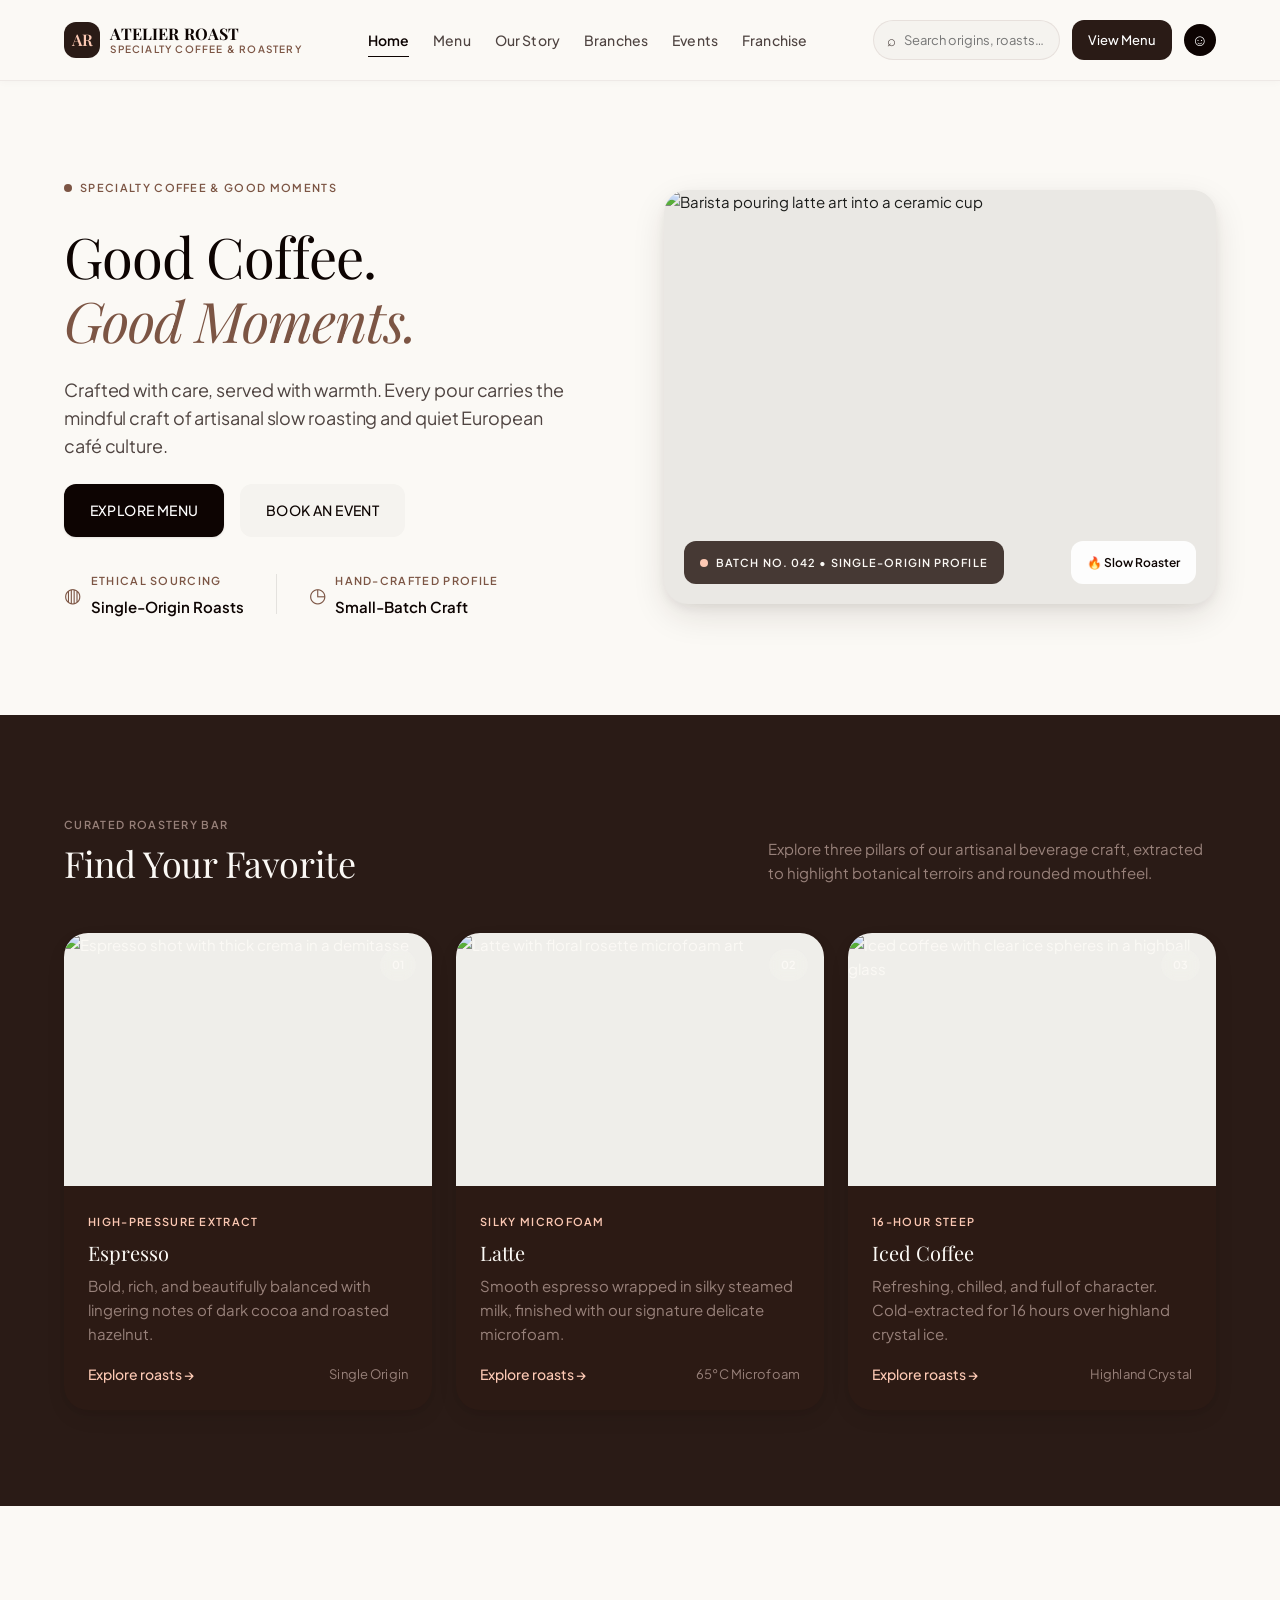
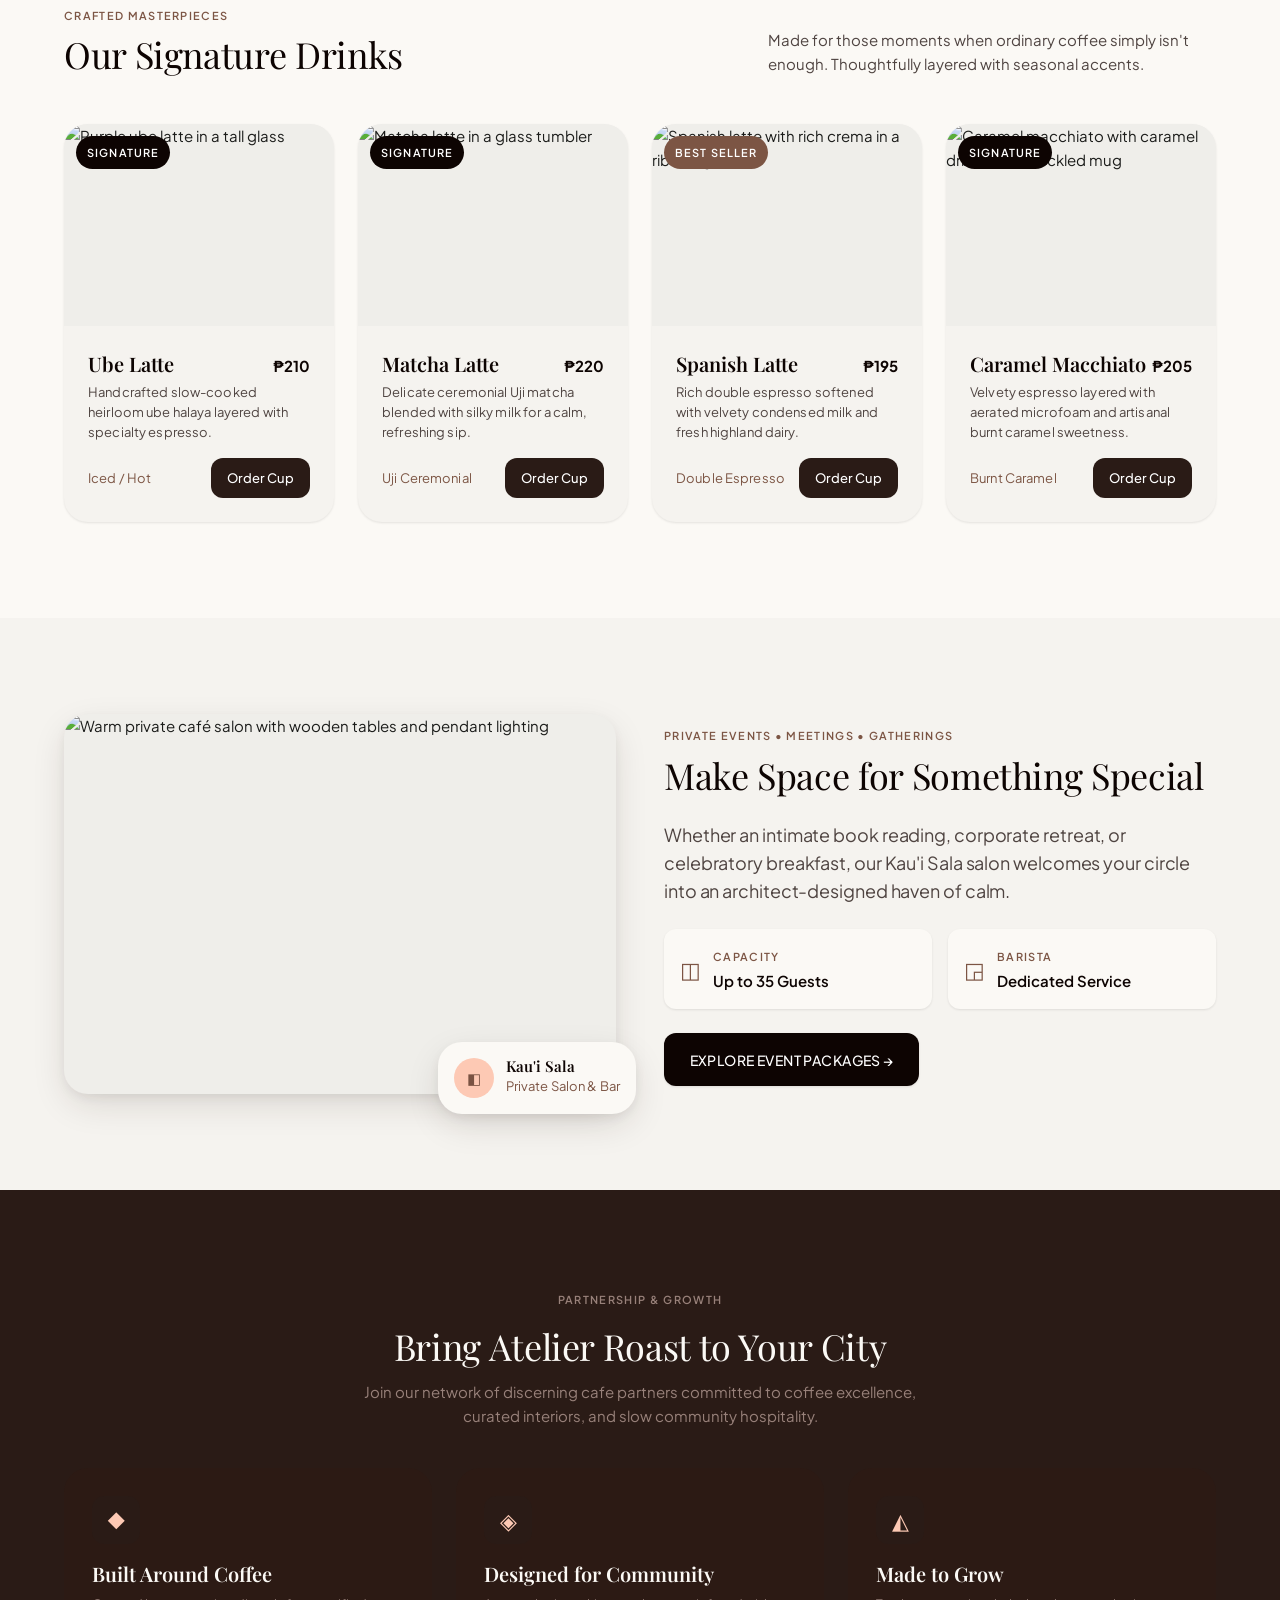
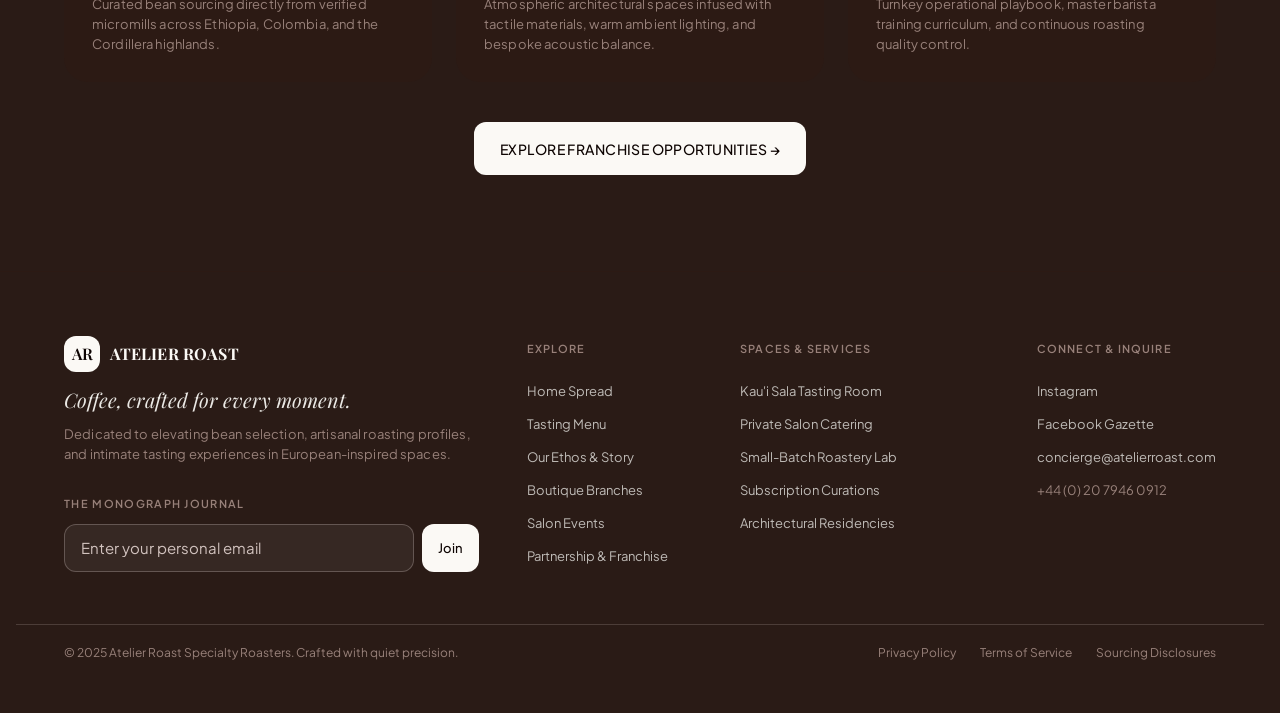
==== index.html @ 0e3ae92b "Initial commit" ====
<!DOCTYPE html>
<html lang="en">
<head>
<meta charset="UTF-8">
<meta name="viewport" content="width=device-width, initial-scale=1.0">
<title>Atelier Roast — Specialty Coffee &amp; Roastery</title>
<meta name="description" content="Crafted with care, served with warmth. Atelier Roast is a specialty coffee roastery devoted to slow roasting and quiet European café culture.">
<link rel="stylesheet" href="css/style.css">
</head>
<body>

<header class="site-header">
  <div class="container header-inner">
    <a class="brand" href="index.html">
      <span class="brand-mark">AR</span>
      <span class="brand-text">
        <span class="brand-name">Atelier Roast</span>
        <span class="brand-sub">Specialty Coffee &amp; Roastery</span>
      </span>
    </a>
    <nav class="main-nav" aria-label="Primary">
      <a href="index.html" class="is-active" aria-current="page">Home</a>
      <a href="menu.html">Menu</a>
      <a href="our-story.html">Our Story</a>
      <a href="branches.html">Branches</a>
      <a href="events.html">Events</a>
      <a href="franchise.html">Franchise</a>
    </nav>
    <div class="header-actions">
      <div class="search-pill">
        <span class="i">⌕</span>
        <input type="text" placeholder="Search origins, roasts…" aria-label="Search">
      </div>
      <a class="btn btn-dark btn-sm" href="menu.html">View Menu</a>
      <span class="icon-btn" aria-hidden="true">☺</span>
      <button class="nav-toggle" aria-label="Toggle menu" aria-expanded="false"><span></span></button>
    </div>
  </div>
  <nav class="mobile-nav" aria-label="Mobile">
    <a href="index.html" class="is-active">Home</a>
    <a href="menu.html">Menu</a>
    <a href="our-story.html">Our Story</a>
    <a href="branches.html">Branches</a>
    <a href="events.html">Events</a>
    <a href="franchise.html">Franchise</a>
  </nav>
</header>

<main style="padding-top:5rem;">

  <!-- HERO -->
  <section class="bg-surface section-pad">
    <div class="container split">
      <div class="stack-lg" data-reveal>
        <div style="display:flex;align-items:center;gap:.5rem;">
          <span style="width:8px;height:8px;border-radius:50%;background:var(--secondary);"></span>
          <span class="eyebrow">Specialty Coffee &amp; Good Moments</span>
        </div>
        <h1>Good Coffee.<br><span class="italic" style="color:var(--secondary);">Good Moments.</span></h1>
        <p class="text-lg muted" style="max-width:32rem;">Crafted with care, served with warmth. Every pour carries the mindful craft of artisanal slow roasting and quiet European café culture.</p>
        <div style="display:flex;flex-wrap:wrap;gap:1rem;">
          <a class="btn btn-primary" href="menu.html">Explore Menu</a>
          <a class="btn btn-quiet" href="events.html">Book an Event</a>
        </div>
        <div style="display:flex;align-items:center;gap:2rem;padding-top:.5rem;flex-wrap:wrap;">
          <div style="display:flex;align-items:center;gap:.6rem;">
            <span class="i" style="color:var(--secondary);font-size:20px;">◍</span>
            <div>
              <div class="eyebrow" style="margin-bottom:2px;">Ethical Sourcing</div>
              <div style="font-weight:600;color:var(--primary);">Single-Origin Roasts</div>
            </div>
          </div>
          <div style="width:1px;height:2.5rem;background:var(--surface-container-highest);"></div>
          <div style="display:flex;align-items:center;gap:.6rem;">
            <span class="i" style="color:var(--secondary);font-size:20px;">◷</span>
            <div>
              <div class="eyebrow" style="margin-bottom:2px;">Hand-Crafted Profile</div>
              <div style="font-weight:600;color:var(--primary);">Small-Batch Craft</div>
            </div>
          </div>
        </div>
      </div>
      <div class="relative" data-reveal>
        <div class="rounded-xl shadow-lg" style="overflow:hidden;aspect-ratio:16/12;background:var(--surface-container-high);position:relative;">
          <img src="https://images.unsplash.com/photo-1512568400610-62da28bc8a13?q=80&w=1200&auto=format&fit=crop" alt="Barista pouring latte art into a ceramic cup">
          <div style="position:absolute;bottom:1.25rem;left:1.25rem;right:1.25rem;display:flex;justify-content:space-between;gap:.75rem;flex-wrap:wrap;">
            <span style="background:rgba(42,27,22,.85);backdrop-filter:blur(6px);color:var(--surface-bright);padding:.6rem 1rem;border-radius:var(--radius-md);font-size:11px;font-weight:600;letter-spacing:.1em;text-transform:uppercase;display:inline-flex;align-items:center;gap:.5rem;">
              <span style="width:8px;height:8px;border-radius:50%;background:var(--secondary-container);"></span>
              Batch No. 042 • Single-Origin Profile
            </span>
            <span style="background:rgba(255,255,255,.92);color:var(--primary);padding:.6rem 1rem;border-radius:var(--radius-md);font-size:12px;font-weight:600;">🔥 Slow Roaster</span>
          </div>
        </div>
      </div>
    </div>
  </section>

  <!-- FEATURED CATEGORIES -->
  <section class="bg-dark section-pad">
    <div class="container">
      <div class="section-head">
        <div>
          <span class="eyebrow">Curated Roastery Bar</span>
          <h2 style="margin-top:.25rem;">Find Your Favorite</h2>
        </div>
        <p>Explore three pillars of our artisanal beverage craft, extracted to highlight botanical terroirs and rounded mouthfeel.</p>
      </div>
      <div class="grid grid-3">
        <article class="dark-card">
          <div class="card-media" style="aspect-ratio:16/11;">
            <img src="https://images.unsplash.com/photo-1541167760496-1628856ab772?q=80&w=900&auto=format&fit=crop" alt="Espresso shot with thick crema in a demitasse">
            <span style="position:absolute;top:1rem;right:1rem;background:rgba(251,249,245,.12);backdrop-filter:blur(6px);color:var(--surface-bright);padding:.25rem .75rem;border-radius:var(--radius-full);font-size:11px;font-weight:600;">01</span>
          </div>
          <div class="card-body">
            <div>
              <div class="eyebrow" style="color:var(--secondary-container);">High-Pressure Extract</div>
              <h3 style="color:var(--surface-bright);font-weight:400;margin-top:.35rem;">Espresso</h3>
              <p style="margin-top:.4rem;">Bold, rich, and beautifully balanced with lingering notes of dark cocoa and roasted hazelnut.</p>
            </div>
            <div style="display:flex;justify-content:space-between;align-items:center;">
              <a class="link-arrow" style="color:var(--secondary-container);" href="menu.html">Explore roasts →</a>
              <span class="text-sm" style="color:var(--on-primary-container);">Single Origin</span>
            </div>
          </div>
        </article>
        <article class="dark-card">
          <div class="card-media" style="aspect-ratio:16/11;">
            <img src="https://images.unsplash.com/photo-1517701604599-bb29b565090c?q=80&w=900&auto=format&fit=crop" alt="Latte with floral rosette microfoam art">
            <span style="position:absolute;top:1rem;right:1rem;background:rgba(251,249,245,.12);backdrop-filter:blur(6px);color:var(--surface-bright);padding:.25rem .75rem;border-radius:var(--radius-full);font-size:11px;font-weight:600;">02</span>
          </div>
          <div class="card-body">
            <div>
              <div class="eyebrow" style="color:var(--secondary-container);">Silky Microfoam</div>
              <h3 style="color:var(--surface-bright);font-weight:400;margin-top:.35rem;">Latte</h3>
              <p style="margin-top:.4rem;">Smooth espresso wrapped in silky steamed milk, finished with our signature delicate microfoam.</p>
            </div>
            <div style="display:flex;justify-content:space-between;align-items:center;">
              <a class="link-arrow" style="color:var(--secondary-container);" href="menu.html">Explore roasts →</a>
              <span class="text-sm" style="color:var(--on-primary-container);">65°C Microfoam</span>
            </div>
          </div>
        </article>
        <article class="dark-card">
          <div class="card-media" style="aspect-ratio:16/11;">
            <img src="https://images.unsplash.com/photo-1461023058943-07fcbe16d735?q=80&w=900&auto=format&fit=crop" alt="Iced coffee with clear ice spheres in a highball glass">
            <span style="position:absolute;top:1rem;right:1rem;background:rgba(251,249,245,.12);backdrop-filter:blur(6px);color:var(--surface-bright);padding:.25rem .75rem;border-radius:var(--radius-full);font-size:11px;font-weight:600;">03</span>
          </div>
          <div class="card-body">
            <div>
              <div class="eyebrow" style="color:var(--secondary-container);">16-Hour Steep</div>
              <h3 style="color:var(--surface-bright);font-weight:400;margin-top:.35rem;">Iced Coffee</h3>
              <p style="margin-top:.4rem;">Refreshing, chilled, and full of character. Cold-extracted for 16 hours over highland crystal ice.</p>
            </div>
            <div style="display:flex;justify-content:space-between;align-items:center;">
              <a class="link-arrow" style="color:var(--secondary-container);" href="menu.html">Explore roasts →</a>
              <span class="text-sm" style="color:var(--on-primary-container);">Highland Crystal</span>
            </div>
          </div>
        </article>
      </div>
    </div>
  </section>

  <!-- SIGNATURE DRINKS -->
  <section class="bg-surface section-pad">
    <div class="container">
      <div class="section-head">
        <div>
          <span class="eyebrow">Crafted Masterpieces</span>
          <h2 style="margin-top:.25rem;">Our Signature Drinks</h2>
        </div>
        <p class="muted">Made for those moments when ordinary coffee simply isn't enough. Thoughtfully layered with seasonal accents.</p>
      </div>
      <div class="grid grid-4">
        <article class="card">
          <div class="card-media">
            <img src="https://images.unsplash.com/photo-1461023058943-07fcbe16d735?q=80&w=700&auto=format&fit=crop" alt="Purple ube latte in a tall glass">
            <span class="badge">Signature</span>
          </div>
          <div class="card-body">
            <div>
              <div style="display:flex;justify-content:space-between;align-items:baseline;">
                <h3>Ube Latte</h3><strong style="color:var(--primary);">₱210</strong>
              </div>
              <p class="text-sm muted" style="margin-top:.25rem;">Handcrafted slow-cooked heirloom ube halaya layered with specialty espresso.</p>
            </div>
            <div style="display:flex;justify-content:space-between;align-items:center;">
              <span class="text-sm" style="color:var(--secondary);">Iced / Hot</span>
              <button class="btn btn-dark btn-sm" data-order="Ube Latte">Order Cup</button>
            </div>
          </div>
        </article>
        <article class="card">
          <div class="card-media">
            <img src="https://images.unsplash.com/photo-1515823064-d6e0c04616a7?q=80&w=700&auto=format&fit=crop" alt="Matcha latte in a glass tumbler">
            <span class="badge">Signature</span>
          </div>
          <div class="card-body">
            <div>
              <div style="display:flex;justify-content:space-between;align-items:baseline;">
                <h3>Matcha Latte</h3><strong style="color:var(--primary);">₱220</strong>
              </div>
              <p class="text-sm muted" style="margin-top:.25rem;">Delicate ceremonial Uji matcha blended with silky milk for a calm, refreshing sip.</p>
            </div>
            <div style="display:flex;justify-content:space-between;align-items:center;">
              <span class="text-sm" style="color:var(--secondary);">Uji Ceremonial</span>
              <button class="btn btn-dark btn-sm" data-order="Matcha Latte">Order Cup</button>
            </div>
          </div>
        </article>
        <article class="card">
          <div class="card-media">
            <img src="https://images.unsplash.com/photo-1495474472287-4d71bcdd2085?q=80&w=700&auto=format&fit=crop" alt="Spanish latte with rich crema in a ribbed glass">
            <span class="badge badge-alt">Best Seller</span>
          </div>
          <div class="card-body">
            <div>
              <div style="display:flex;justify-content:space-between;align-items:baseline;">
                <h3>Spanish Latte</h3><strong style="color:var(--primary);">₱195</strong>
              </div>
              <p class="text-sm muted" style="margin-top:.25rem;">Rich double espresso softened with velvety condensed milk and fresh highland dairy.</p>
            </div>
            <div style="display:flex;justify-content:space-between;align-items:center;">
              <span class="text-sm" style="color:var(--secondary);">Double Espresso</span>
              <button class="btn btn-dark btn-sm" data-order="Spanish Latte">Order Cup</button>
            </div>
          </div>
        </article>
        <article class="card">
          <div class="card-media">
            <img src="https://images.unsplash.com/photo-1485808191679-5f86510681a2?q=80&w=700&auto=format&fit=crop" alt="Caramel macchiato with caramel drizzle in a speckled mug">
            <span class="badge">Signature</span>
          </div>
          <div class="card-body">
            <div>
              <div style="display:flex;justify-content:space-between;align-items:baseline;">
                <h3>Caramel Macchiato</h3><strong style="color:var(--primary);">₱205</strong>
              </div>
              <p class="text-sm muted" style="margin-top:.25rem;">Velvety espresso layered with aerated microfoam and artisanal burnt caramel sweetness.</p>
            </div>
            <div style="display:flex;justify-content:space-between;align-items:center;">
              <span class="text-sm" style="color:var(--secondary);">Burnt Caramel</span>
              <button class="btn btn-dark btn-sm" data-order="Caramel Macchiato">Order Cup</button>
            </div>
          </div>
        </article>
      </div>
    </div>
  </section>

  <!-- EVENT SPACE PROMO -->
  <section class="bg-low section-pad">
    <div class="container split">
      <div class="relative" data-reveal>
        <div class="rounded-xl shadow-lg" style="overflow:hidden;aspect-ratio:16/11;background:var(--surface-container);">
          <img src="https://images.unsplash.com/photo-1554118811-1e0d58224f24?q=80&w=1100&auto=format&fit=crop" alt="Warm private café salon with wooden tables and pendant lighting">
        </div>
        <div style="position:absolute;bottom:-1.25rem;right:-1.25rem;background:var(--surface-bright);border-radius:var(--radius-xl);padding:1rem;box-shadow:var(--shadow-lg);display:flex;align-items:center;gap:.75rem;max-width:16rem;">
          <span style="width:2.5rem;height:2.5rem;border-radius:50%;background:var(--secondary-container);display:flex;align-items:center;justify-content:center;color:var(--on-secondary-container);">◧</span>
          <div>
            <p style="font-family:var(--font-serif);font-weight:600;color:var(--primary);line-height:1;">Kau'i Sala</p>
            <p class="text-sm" style="color:var(--secondary);margin-top:2px;">Private Salon &amp; Bar</p>
          </div>
        </div>
      </div>
      <div class="stack-lg" data-reveal>
        <div>
          <span class="eyebrow">Private Events • Meetings • Gatherings</span>
          <h2 style="margin-top:.35rem;">Make Space for Something Special</h2>
        </div>
        <p class="text-lg muted">Whether an intimate book reading, corporate retreat, or celebratory breakfast, our Kau'i Sala salon welcomes your circle into an architect-designed haven of calm.</p>
        <div class="grid grid-2" style="gap:1rem;">
          <div class="pill-stat">
            <span class="i" style="color:var(--secondary);font-size:22px;">◫</span>
            <div><div class="eyebrow">Capacity</div><div style="font-weight:600;color:var(--primary);">Up to 35 Guests</div></div>
          </div>
          <div class="pill-stat">
            <span class="i" style="color:var(--secondary);font-size:22px;">◲</span>
            <div><div class="eyebrow">Barista</div><div style="font-weight:600;color:var(--primary);">Dedicated Service</div></div>
          </div>
        </div>
        <a class="btn btn-primary" href="events.html">Explore Event Packages →</a>
      </div>
    </div>
  </section>

  <!-- FRANCHISE PROMO -->
  <section class="bg-dark section-pad">
    <div class="container">
      <div class="center stack-sm mx-auto" style="max-width:38rem;">
        <span class="eyebrow">Partnership &amp; Growth</span>
        <h2>Bring Atelier Roast to Your City</h2>
        <p>Join our network of discerning cafe partners committed to coffee excellence, curated interiors, and slow community hospitality.</p>
      </div>
      <div class="grid grid-3" style="margin-top:2.5rem;margin-bottom:2.5rem;">
        <div style="background:var(--tertiary-container);border-radius:var(--radius-xl);padding:1.75rem;">
          <div style="width:3rem;height:3rem;border-radius:var(--radius-md);background:var(--primary-container);color:var(--secondary-container);display:flex;align-items:center;justify-content:center;font-size:22px;margin-bottom:1rem;">◆</div>
          <h3 style="color:var(--surface-bright);font-weight:600;">Built Around Coffee</h3>
          <p class="text-sm" style="margin-top:.4rem;">Curated bean sourcing directly from verified micromills across Ethiopia, Colombia, and the Cordillera highlands.</p>
        </div>
        <div style="background:var(--tertiary-container);border-radius:var(--radius-xl);padding:1.75rem;">
          <div style="width:3rem;height:3rem;border-radius:var(--radius-md);background:var(--primary-container);color:var(--secondary-container);display:flex;align-items:center;justify-content:center;font-size:22px;margin-bottom:1rem;">◈</div>
          <h3 style="color:var(--surface-bright);font-weight:600;">Designed for Community</h3>
          <p class="text-sm" style="margin-top:.4rem;">Atmospheric architectural spaces infused with tactile materials, warm ambient lighting, and bespoke acoustic balance.</p>
        </div>
        <div style="background:var(--tertiary-container);border-radius:var(--radius-xl);padding:1.75rem;">
          <div style="width:3rem;height:3rem;border-radius:var(--radius-md);background:var(--primary-container);color:var(--secondary-container);display:flex;align-items:center;justify-content:center;font-size:22px;margin-bottom:1rem;">◭</div>
          <h3 style="color:var(--surface-bright);font-weight:600;">Made to Grow</h3>
          <p class="text-sm" style="margin-top:.4rem;">Turnkey operational playbook, master barista training curriculum, and continuous roasting quality control.</p>
        </div>
      </div>
      <div class="center"><a class="btn btn-inverse" href="franchise.html">Explore Franchise Opportunities →</a></div>
    </div>
  </section>

</main>

<footer class="site-footer">
  <div class="container footer-grid">
    <div>
      <div style="display:flex;align-items:center;gap:.6rem;">
        <span class="brand-mark" style="background:var(--surface-bright);color:var(--primary);">AR</span>
        <span class="brand-name" style="color:var(--surface-bright);">Atelier Roast</span>
      </div>
      <p style="font-family:var(--font-serif);font-style:italic;font-size:20px;color:var(--surface-container-high);margin-top:1rem;max-width:22rem;">Coffee, crafted for every moment.</p>
      <p class="text-sm" style="color:var(--on-primary-container);margin-top:.75rem;max-width:26rem;">Dedicated to elevating bean selection, artisanal roasting profiles, and intimate tasting experiences in European-inspired spaces.</p>
      <div style="margin-top:1.75rem;">
        <p class="eyebrow" style="color:var(--on-primary-container);margin-bottom:.5rem;">The Monograph Journal</p>
        <form class="newsletter-form">
          <input type="email" placeholder="Enter your personal email" required aria-label="Email address">
          <button class="btn btn-inverse btn-sm" type="submit">Join</button>
        </form>
      </div>
    </div>
    <div>
      <h4>Explore</h4>
      <ul>
        <li><a href="index.html">Home Spread</a></li>
        <li><a href="menu.html">Tasting Menu</a></li>
        <li><a href="our-story.html">Our Ethos &amp; Story</a></li>
        <li><a href="branches.html">Boutique Branches</a></li>
        <li><a href="events.html">Salon Events</a></li>
        <li><a href="franchise.html">Partnership &amp; Franchise</a></li>
      </ul>
    </div>
    <div>
      <h4>Spaces &amp; Services</h4>
      <ul>
        <li><a href="branches.html">Kau'i Sala Tasting Room</a></li>
        <li><a href="events.html">Private Salon Catering</a></li>
        <li><a href="our-story.html">Small-Batch Roastery Lab</a></li>
        <li><a href="menu.html">Subscription Curations</a></li>
        <li><a href="branches.html">Architectural Residencies</a></li>
      </ul>
    </div>
    <div>
      <h4>Connect &amp; Inquire</h4>
      <ul>
        <li><a href="#">Instagram</a></li>
        <li><a href="#">Facebook Gazette</a></li>
        <li><a href="mailto:concierge@atelierroast.com">concierge@atelierroast.com</a></li>
        <li><span style="color:var(--on-primary-container);font-size:13px;">+44 (0) 20 7946 0912</span></li>
      </ul>
    </div>
  </div>
  <div class="container footer-bottom">
    <p>© 2025 Atelier Roast Specialty Roasters. Crafted with quiet precision.</p>
    <div class="legal">
      <a href="#">Privacy Policy</a>
      <a href="#">Terms of Service</a>
      <a href="#">Sourcing Disclosures</a>
    </div>
  </div>
</footer>

<div class="toast" role="status" aria-live="polite"></div>
<script src="js/script.js"></script>
</body>
</html>
---- css/style.css ----
/* =========================================================
   ATELIER ROAST — Design System CSS
   Source of truth: DESIGN.md (colors, type, spacing, shape)
   ========================================================= */

@import url('https://fonts.googleapis.com/css2?family=Playfair+Display:ital,wght@0,400;0,500;0,600;0,700;1,400&family=Plus+Jakarta+Sans:wght@400;500;600;700&display=swap');

/* ---------- Tokens ---------- */
:root{
  /* colors */
  --surface: #fbf9f5;
  --surface-dim: #dbdad6;
  --surface-bright: #fbf9f5;
  --surface-container-lowest: #ffffff;
  --surface-container-low: #f5f3ef;
  --surface-container: #efeeea;
  --surface-container-high: #eae8e4;
  --surface-container-highest: #e4e2de;
  --on-surface: #1b1c1a;
  --on-surface-variant: #4f4441;
  --inverse-surface: #30312e;
  --inverse-on-surface: #f2f0ed;
  --outline: #817471;
  --outline-variant: #d2c3bf;
  --primary: #0d0402;
  --on-primary: #ffffff;
  --primary-container: #2a1b16;
  --on-primary-container: #98817a;
  --secondary: #7c5544;
  --on-secondary: #ffffff;
  --secondary-container: #fdc9b4;
  --on-secondary-container: #795242;
  --tertiary: #0e0301;
  --on-tertiary: #ffffff;
  --tertiary-container: #2c1a14;
  --on-tertiary-container: #9b8077;
  --error: #ba1a1a;
  --background: #fbf9f5;
  --on-background: #1b1c1a;

  /* type */
  --font-serif: "Playfair Display", Georgia, serif;
  --font-sans: "Plus Jakarta Sans", -apple-system, Segoe UI, sans-serif;

  /* radius */
  --radius-sm: .25rem;
  --radius: .5rem;
  --radius-md: .75rem;
  --radius-lg: 1rem;
  --radius-xl: 1.5rem;
  --radius-full: 9999px;

  /* spacing */
  --space-2xs: .25rem;
  --space-xs: .5rem;
  --space-sm: .75rem;
  --space-md: 1rem;
  --space-lg: 1.5rem;
  --space-xl: 2rem;
  --space-2xl: 3rem;
  --space-3xl: 4rem;
  --space-4xl: 6rem;

  --gutter-mobile: 1.25rem;
  --gutter-tablet: 2rem;
  --gutter-desktop: 3rem;
  --max-content: 78rem;
  --max-editorial: 46rem;

  --shadow-sm: 0 1px 3px rgba(13,4,2,.06), 0 1px 2px rgba(13,4,2,.04);
  --shadow-md: 0 8px 24px -6px rgba(13,4,2,.12), 0 2px 8px -2px rgba(13,4,2,.06);
  --shadow-lg: 0 12px 36px -4px rgba(42,27,22,.14), 0 4px 12px -2px rgba(42,27,22,.08);
}

/* ---------- Reset ---------- */
*, *::before, *::after{ box-sizing:border-box; }
html{ scroll-behavior:smooth; }
body,h1,h2,h3,h4,p,figure,ul,form{ margin:0; }
ul{ padding:0; list-style:none; }
img{ max-width:100%; display:block; }
a{ color:inherit; text-decoration:none; }
button, input{ font:inherit; color:inherit; }
button{ cursor:pointer; background:none; border:none; }

body{
  background:var(--background);
  color:var(--on-surface);
  font-family:var(--font-sans);
  font-size:15px;
  line-height:24px;
  -webkit-font-smoothing:antialiased;
}

.container{
  max-width:var(--max-content);
  margin-inline:auto;
  padding-inline:var(--gutter-mobile);
}
@media(min-width:768px){ .container{ padding-inline:var(--gutter-tablet); } }
@media(min-width:1024px){ .container{ padding-inline:var(--gutter-desktop); } }

.editorial{ max-width:var(--max-editorial); }

section{ width:100%; }
.section-pad{ padding-block:var(--space-3xl); }
@media(min-width:1024px){ .section-pad{ padding-block:var(--space-4xl); } }

/* ---------- Type scale ---------- */
.eyebrow{
  font-family:var(--font-sans);
  font-size:11px; font-weight:600; letter-spacing:.12em; text-transform:uppercase;
  color:var(--secondary);
}
h1,h2,h3,h4{ font-family:var(--font-serif); font-weight:400; color:var(--primary); }
h1{ font-size:38px; line-height:44px; letter-spacing:-.015em; }
h2{ font-size:28px; line-height:34px; letter-spacing:-.01em; }
h3{ font-size:20px; line-height:28px; font-weight:600; }
h4{ font-size:18px; line-height:26px; }
@media(min-width:1024px){
  h1{ font-size:56px; line-height:64px; letter-spacing:-.02em; }
  h2{ font-size:36px; line-height:44px; letter-spacing:-.01em; }
}
.text-lg{ font-size:18px; line-height:28px; letter-spacing:-.005em; }
.text-md{ font-size:15px; line-height:24px; }
.text-sm{ font-size:13px; line-height:20px; letter-spacing:.01em; }
.muted{ color:var(--on-surface-variant); }
.italic{ font-style:italic; }

/* ---------- Header / Nav ---------- */
.site-header{
  position:fixed; inset-inline:0; top:0; z-index:50;
  background:rgba(251,249,245,.9); backdrop-filter:blur(10px);
  border-bottom:1px solid rgba(210,195,191,.3);
  box-shadow:0 1px 8px rgba(0,0,0,.03);
  transition:box-shadow .2s ease;
}
.site-header.is-scrolled{ box-shadow:0 4px 16px rgba(13,4,2,.08); }
.header-inner{
  height:5rem; display:flex; align-items:center; justify-content:space-between; gap:var(--space-md);
}
.brand{ display:flex; align-items:center; gap:.65rem; }
.brand-mark{
  width:2.25rem; height:2.25rem; border-radius:var(--radius-md);
  background:var(--primary-container); color:var(--secondary-container);
  display:flex; align-items:center; justify-content:center;
  font-family:var(--font-serif); font-weight:600; font-size:16px;
}
.brand-text{ display:flex; flex-direction:column; line-height:1; }
.brand-name{ font-family:var(--font-serif); font-weight:700; font-size:16px; letter-spacing:.01em; text-transform:uppercase; color:var(--primary); }
.brand-sub{ font-size:10px; font-weight:600; letter-spacing:.12em; text-transform:uppercase; color:var(--secondary); margin-top:2px; }

.main-nav{ display:none; align-items:center; gap:var(--space-lg); }
.main-nav a{
  font-size:14px; font-weight:500; letter-spacing:.01em; color:var(--on-surface-variant);
  padding-block:4px; border-bottom:1px solid transparent; transition:color .2s;
}
.main-nav a:hover{ color:var(--on-surface); }
.main-nav a.is-active{ color:var(--primary); font-weight:600; border-color:var(--primary); }
@media(min-width:1024px){ .main-nav{ display:flex; } }

.header-actions{ display:flex; align-items:center; gap:var(--space-sm); }
.search-pill{
  display:none; align-items:center; gap:.4rem; padding:.4rem .8rem; border-radius:var(--radius-full);
  background:var(--surface-container-low); border:1px solid rgba(210,195,191,.4); color:var(--on-surface-variant);
}
.search-pill input{ background:transparent; border:none; outline:none; font-size:13px; width:9rem; color:var(--on-surface); }
@media(min-width:640px){ .search-pill{ display:flex; } }

.icon-btn{
  width:2rem; height:2rem; border-radius:var(--radius-full); background:var(--primary);
  display:flex; align-items:center; justify-content:center; color:var(--on-primary); font-size:16px;
}
.nav-toggle{ display:flex; width:2.25rem; height:2.25rem; align-items:center; justify-content:center; border-radius:var(--radius); }
@media(min-width:1024px){ .nav-toggle{ display:none; } }
.nav-toggle span{ display:block; width:18px; height:2px; background:var(--primary); position:relative; }
.nav-toggle span::before,.nav-toggle span::after{ content:""; position:absolute; left:0; width:18px; height:2px; background:var(--primary); transition:transform .2s; }
.nav-toggle span::before{ top:-6px; }
.nav-toggle span::after{ top:6px; }

.mobile-nav{
  display:none; flex-direction:column; gap:2px; background:var(--surface);
  border-bottom:1px solid var(--outline-variant); padding:var(--space-sm) var(--gutter-mobile) var(--space-md);
}
.mobile-nav.is-open{ display:flex; }
.mobile-nav a{ padding:.65rem 0; font-size:15px; font-weight:500; color:var(--on-surface-variant); border-bottom:1px solid var(--surface-container-high); }
.mobile-nav a.is-active{ color:var(--primary); font-weight:700; }
@media(min-width:1024px){ .mobile-nav{ display:none !important; } }

/* ---------- Buttons ---------- */
.btn{
  display:inline-flex; align-items:center; justify-content:center; gap:.4rem;
  padding:.9rem 1.6rem; border-radius:var(--radius-md);
  font-size:14px; font-weight:500; letter-spacing:.03em; text-transform:uppercase;
  transition:transform .15s ease, background-color .2s ease, color .2s ease;
  white-space:nowrap;
}
.btn:active{ transform:scale(.98); }
.btn-primary{ background:var(--primary); color:var(--on-primary); box-shadow:var(--shadow-sm); }
.btn-primary:hover{ transform:translateY(-1px); box-shadow:var(--shadow-md); }
.btn-quiet{ background:var(--surface-container-low); color:var(--primary); }
.btn-quiet:hover{ background:var(--surface-container); }
.btn-outline{ background:transparent; border:1px solid var(--primary); color:var(--primary); }
.btn-outline:hover{ background:var(--surface-container-low); }
.btn-inverse{ background:var(--surface-bright); color:var(--primary); }
.btn-inverse:hover{ background:var(--surface-container-low); }
.btn-sm{ padding:.5rem 1rem; font-size:13px; border-radius:var(--radius-md); text-transform:none; letter-spacing:0; }
.btn-dark{ background:var(--primary-container); color:var(--on-secondary); }
.btn-dark:hover{ background:var(--tertiary-container); }

.link-arrow{ display:inline-flex; align-items:center; gap:.35rem; font-size:14px; font-weight:500; color:var(--secondary); }
.link-arrow:hover{ color:var(--primary); }

/* ---------- Grid helpers ---------- */
.grid{ display:grid; gap:var(--space-lg); }
.grid-2{ grid-template-columns:1fr; }
.grid-3{ grid-template-columns:1fr; }
.grid-4{ grid-template-columns:1fr; }
@media(min-width:640px){ .grid-4{ grid-template-columns:repeat(2,1fr); } }
@media(min-width:768px){ .grid-2{ grid-template-columns:repeat(2,1fr); } .grid-3{ grid-template-columns:repeat(3,1fr); } }
@media(min-width:1024px){ .grid-4{ grid-template-columns:repeat(4,1fr); } }

.split{ display:grid; grid-template-columns:1fr; gap:var(--space-xl); align-items:center; }
@media(min-width:1024px){ .split{ grid-template-columns:1fr 1fr; gap:var(--space-2xl); } }

/* ---------- Cards & chips ---------- */
.card{
  background:var(--surface-container-low); border-radius:var(--radius-xl); overflow:hidden;
  box-shadow:var(--shadow-sm); transition:box-shadow .2s ease, transform .2s ease;
  display:flex; flex-direction:column;
}
.card:hover{ box-shadow:var(--shadow-md); }
.card-media{ position:relative; aspect-ratio:4/3; overflow:hidden; background:var(--surface-container); }
.card-media img{ width:100%; height:100%; object-fit:cover; transition:transform .5s ease; }
.card:hover .card-media img{ transform:scale(1.04); }
.card-body{ padding:var(--space-lg); display:flex; flex-direction:column; gap:var(--space-md); flex:1; }

.badge{
  position:absolute; top:.75rem; left:.75rem; padding:.3rem .7rem; border-radius:var(--radius-full);
  font-size:11px; font-weight:600; letter-spacing:.1em; text-transform:uppercase;
  background:var(--primary); color:var(--on-primary);
}
.badge-alt{ background:var(--secondary); color:var(--on-secondary); }

.chip{
  display:inline-flex; align-items:center; height:28px; padding:0 12px; border-radius:var(--radius-full);
  background:var(--surface); border:1px solid var(--outline-variant); font-size:12px; font-weight:500;
  color:var(--tertiary-container); transition:.15s;
}
.chip.is-active{ background:var(--primary); color:var(--on-primary); border-color:var(--primary); }

.dark-card{ background:var(--tertiary-container); color:var(--surface-bright); border-radius:var(--radius-xl); overflow:hidden; box-shadow:var(--shadow-md); }
.dark-card .card-body p{ color:var(--on-primary-container); }

/* ---------- Sections shared ---------- */
.section-head{ display:flex; flex-direction:column; gap:var(--space-md); margin-bottom:var(--space-2xl); }
@media(min-width:1024px){ .section-head{ flex-direction:row; align-items:flex-end; justify-content:space-between; } }
.section-head p{ max-width:28rem; }

.bg-surface{ background:var(--surface); }
.bg-low{ background:var(--surface-container-low); }
.bg-dark{ background:var(--primary-container); color:var(--surface-bright); }
.bg-dark .eyebrow{ color:var(--on-primary-container); }
.bg-dark h2{ color:var(--surface-bright); }
.bg-dark p{ color:var(--on-primary-container); }

/* ---------- Forms ---------- */
.field{
  width:100%; height:48px; padding:0 1rem; border-radius:var(--radius-md);
  background:var(--surface); border:1px solid var(--outline-variant); outline:none; color:var(--on-surface);
  transition:border-color .2s;
}
.field:focus{ border-color:var(--primary); }
.field::placeholder{ color:rgba(124,85,68,.55); }
textarea.field{ height:auto; padding-block:.85rem; resize:vertical; min-height:120px; }
.field-label{ font-size:11px; font-weight:600; letter-spacing:.1em; text-transform:uppercase; color:var(--secondary); display:block; margin-bottom:.4rem; }

/* ---------- Footer ---------- */
.site-footer{ background:var(--primary-container); color:var(--surface-bright); border-top:1px solid var(--tertiary-container); }
.footer-grid{ display:grid; gap:var(--space-2xl); grid-template-columns:1fr; padding-block:var(--space-3xl) var(--space-2xl); }
@media(min-width:768px){ .footer-grid{ grid-template-columns:repeat(2,1fr); } }
@media(min-width:1024px){ .footer-grid{ grid-template-columns:5fr 2fr 3fr 2fr; } }
.footer-grid h4{ font-size:11px; font-weight:600; letter-spacing:.1em; text-transform:uppercase; color:var(--on-primary-container); font-family:var(--font-sans); margin-bottom:var(--space-md); }
.footer-grid ul li{ margin-bottom:var(--space-xs); }
.footer-grid ul a{ font-size:13px; color:rgba(228,226,222,.8); }
.footer-grid ul a:hover{ color:var(--surface-bright); }
.footer-bottom{
  border-top:1px solid rgba(210,195,191,.2); padding-block:var(--space-md) var(--space-2xl);
  display:flex; flex-direction:column; gap:var(--space-sm); align-items:center; justify-content:space-between; text-align:center;
  color:var(--on-primary-container); font-size:12px;
}
@media(min-width:640px){ .footer-bottom{ flex-direction:row; text-align:left; } }
.footer-bottom .legal{ display:flex; gap:var(--space-lg); }
.footer-bottom a:hover{ color:var(--surface-bright); }
.newsletter-form{ display:flex; gap:.5rem; max-width:26rem; margin-top:.5rem; }
.newsletter-form input{ flex:1; height:48px; padding:0 1rem; border-radius:var(--radius-md); background:rgba(255,255,255,.06); border:1px solid rgba(210,195,191,.3); color:var(--surface-bright); outline:none; }
.newsletter-form input::placeholder{ color:var(--outline-variant); }

/* ---------- Utility ---------- */
.stack-xs > * + *{ margin-top:var(--space-xs); }
.stack-sm > * + *{ margin-top:var(--space-sm); }
.stack-md > * + *{ margin-top:var(--space-md); }
.stack-lg > * + *{ margin-top:var(--space-lg); }
.center{ text-align:center; }
.mx-auto{ margin-inline:auto; }
.rounded-xl{ border-radius:var(--radius-xl); }
.shadow-lg{ box-shadow:var(--shadow-lg); }
.relative{ position:relative; }
.pill-stat{ background:var(--surface); border-radius:var(--radius-md); padding:var(--space-md); box-shadow:var(--shadow-sm); display:flex; align-items:center; gap:var(--space-sm); }

/* ---------- Toast ---------- */
.toast{
  position:fixed; top:5.5rem; left:50%; transform:translate(-50%,-2rem);
  background:var(--primary); color:var(--surface-bright); padding:.75rem 1.25rem; border-radius:var(--radius-md);
  font-size:13px; font-weight:500; box-shadow:var(--shadow-lg); opacity:0; pointer-events:none;
  transition:opacity .25s ease, transform .25s ease; z-index:100;
}
.toast.is-visible{ opacity:1; transform:translate(-50%,0); pointer-events:auto; }

/* ---------- Focus & motion ---------- */
a:focus-visible, button:focus-visible, input:focus-visible{ outline:2px solid var(--secondary); outline-offset:2px; }
@media (prefers-reduced-motion: reduce){
  *{ animation:none !important; transition:none !important; scroll-behavior:auto !important; }
}

/* icon glyphs (letter-based, no external icon font dependency) */
.i{ display:inline-flex; align-items:center; justify-content:center; font-family:var(--font-serif); font-style:normal; }
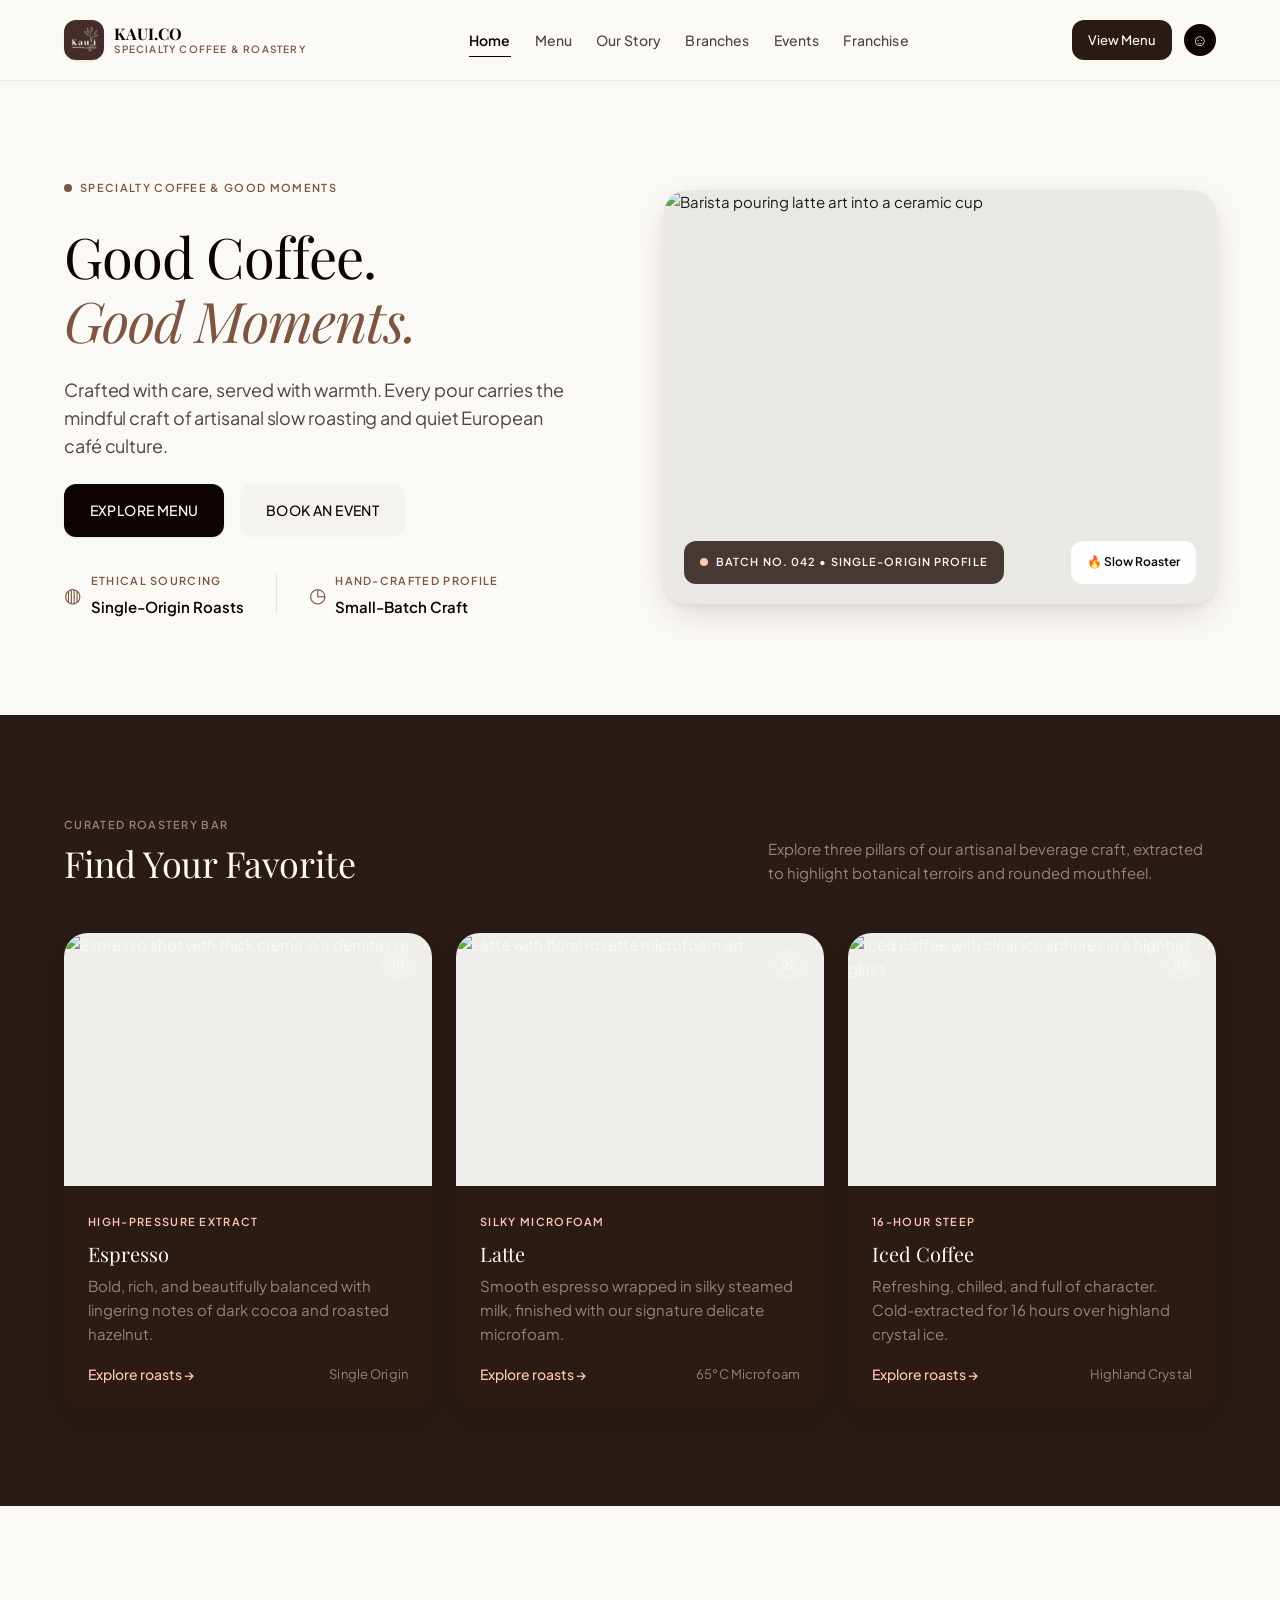
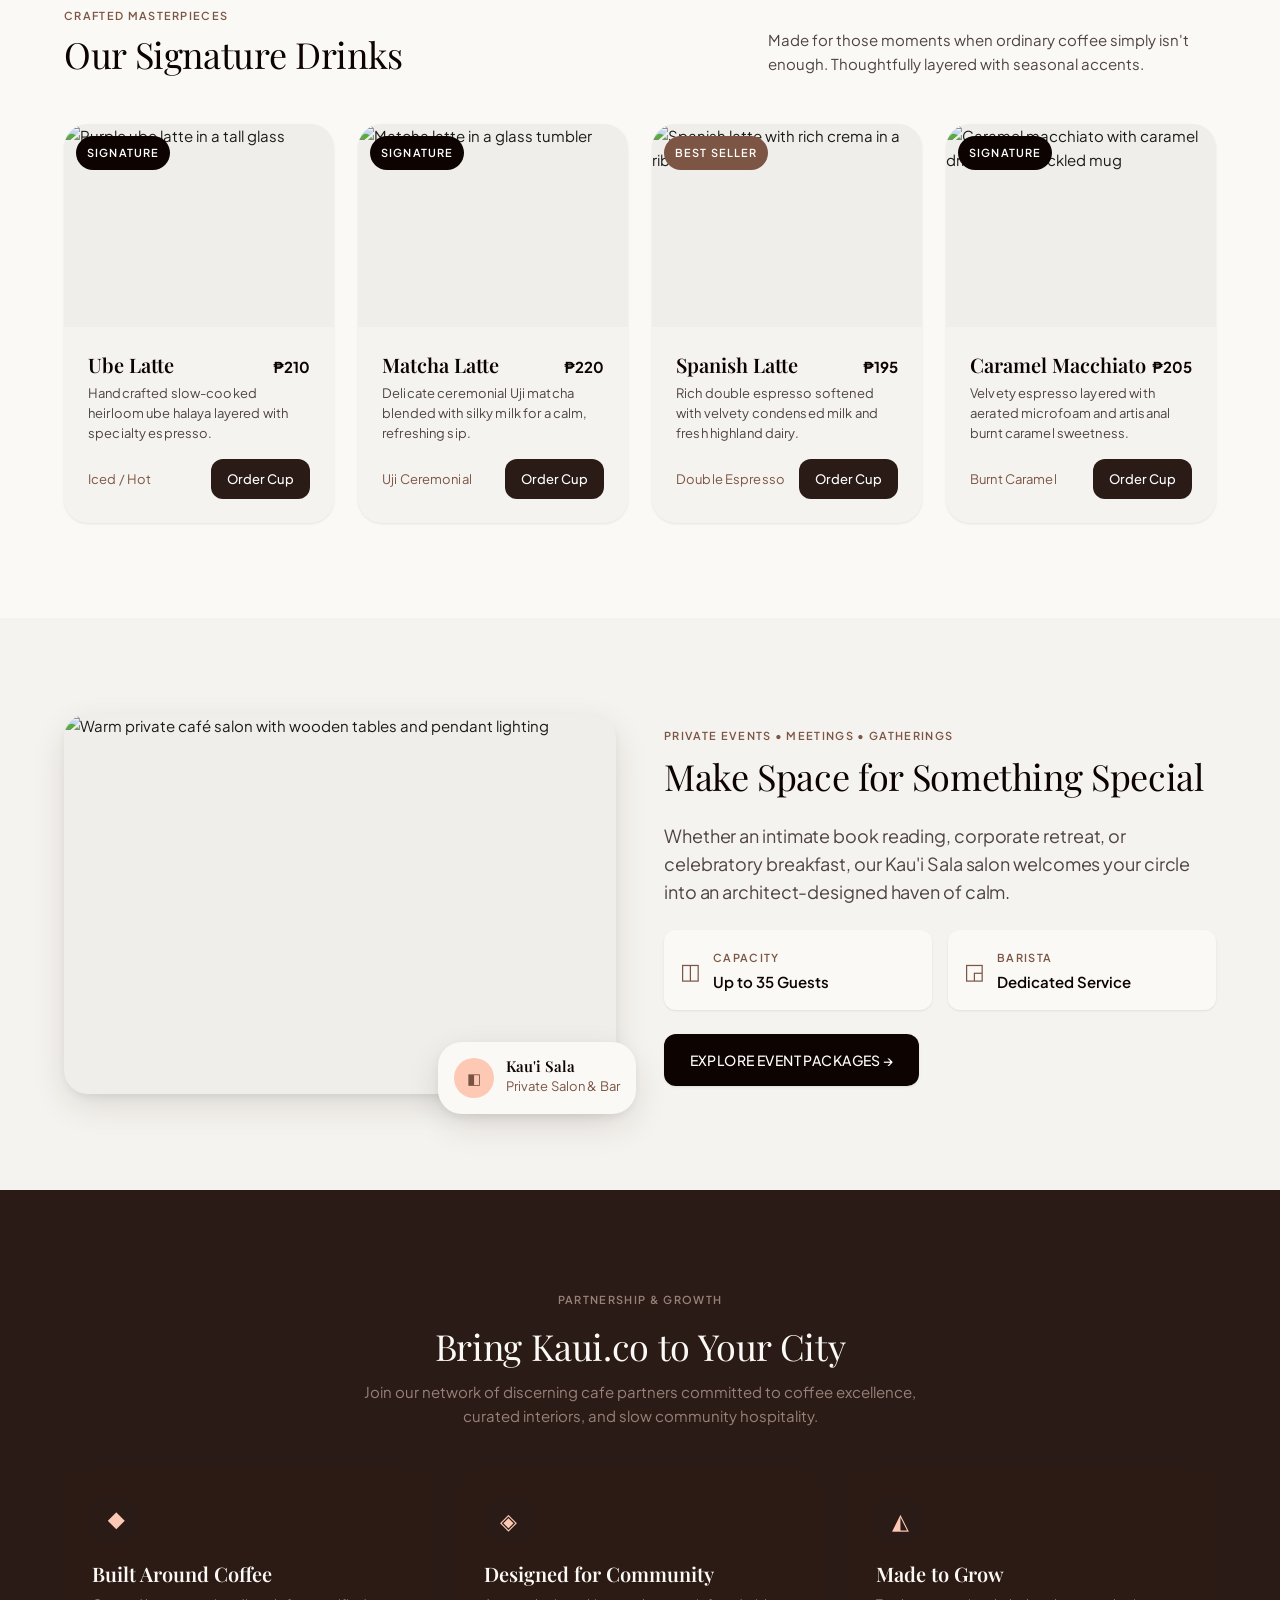
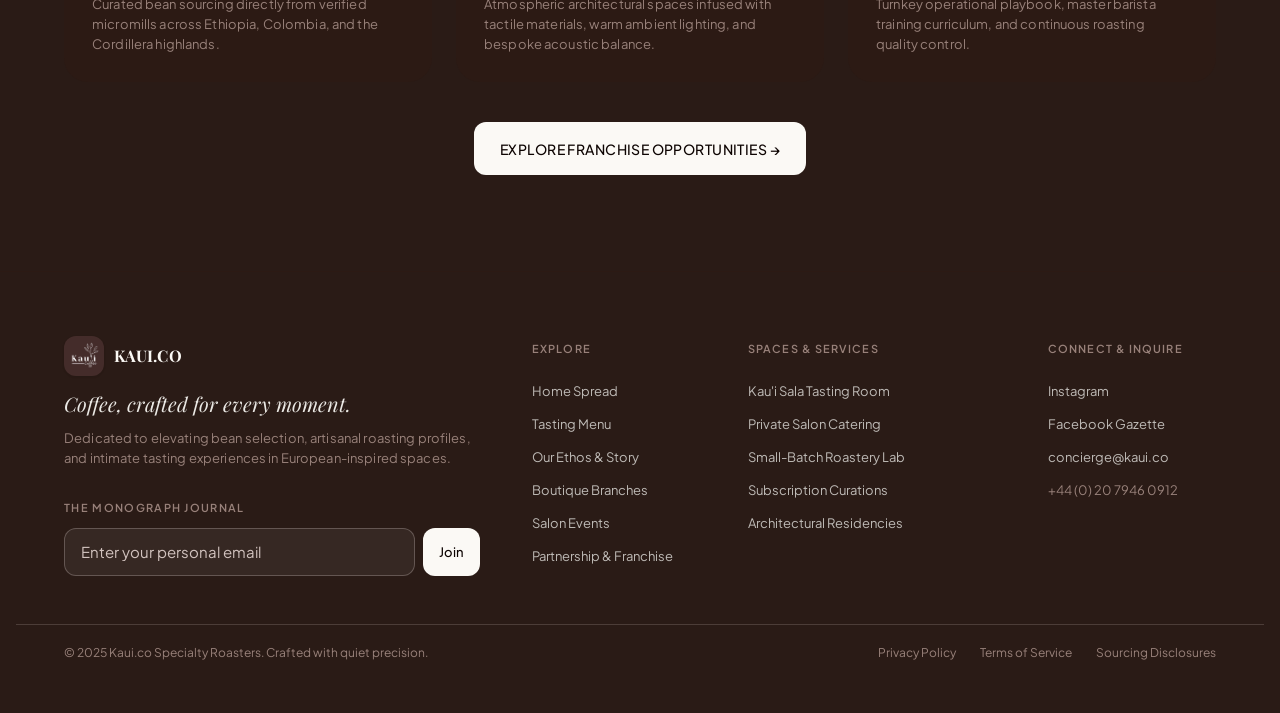
==== commit 3acb56fc: "Update Kaui website" ====
--- a/index.html
+++ b/index.html
@@ -3,8 +3,8 @@
 <head>
 <meta charset="UTF-8">
 <meta name="viewport" content="width=device-width, initial-scale=1.0">
-<title>Atelier Roast — Specialty Coffee &amp; Roastery</title>
-<meta name="description" content="Crafted with care, served with warmth. Atelier Roast is a specialty coffee roastery devoted to slow roasting and quiet European café culture.">
+<title>Kaui.co — Specialty Coffee &amp; Roastery</title>
+<meta name="description" content="Crafted with care, served with warmth. Kaui.co is a specialty coffee roastery devoted to slow roasting and quiet European café culture.">
 <link rel="stylesheet" href="css/style.css">
 </head>
 <body>
@@ -12,9 +12,9 @@
 <header class="site-header">
   <div class="container header-inner">
     <a class="brand" href="index.html">
-      <span class="brand-mark">AR</span>
+      <img class="brand-mark-img" src="assets/kaui-logo.jpg" alt="Kaui.co logo">
       <span class="brand-text">
-        <span class="brand-name">Atelier Roast</span>
+        <span class="brand-name">Kaui.co</span>
         <span class="brand-sub">Specialty Coffee &amp; Roastery</span>
       </span>
     </a>
@@ -27,10 +27,6 @@
       <a href="franchise.html">Franchise</a>
     </nav>
     <div class="header-actions">
-      <div class="search-pill">
-        <span class="i">⌕</span>
-        <input type="text" placeholder="Search origins, roasts…" aria-label="Search">
-      </div>
       <a class="btn btn-dark btn-sm" href="menu.html">View Menu</a>
       <span class="icon-btn" aria-hidden="true">☺</span>
       <button class="nav-toggle" aria-label="Toggle menu" aria-expanded="false"><span></span></button>
@@ -98,14 +94,14 @@
   <!-- FEATURED CATEGORIES -->
   <section class="bg-dark section-pad">
     <div class="container">
-      <div class="section-head">
+      <div class="section-head" data-reveal>
         <div>
           <span class="eyebrow">Curated Roastery Bar</span>
           <h2 style="margin-top:.25rem;">Find Your Favorite</h2>
         </div>
         <p>Explore three pillars of our artisanal beverage craft, extracted to highlight botanical terroirs and rounded mouthfeel.</p>
       </div>
-      <div class="grid grid-3">
+      <div class="grid grid-3" data-reveal-group>
         <article class="dark-card">
           <div class="card-media" style="aspect-ratio:16/11;">
             <img src="https://images.unsplash.com/photo-1541167760496-1628856ab772?q=80&w=900&auto=format&fit=crop" alt="Espresso shot with thick crema in a demitasse">
@@ -164,14 +160,14 @@
   <!-- SIGNATURE DRINKS -->
   <section class="bg-surface section-pad">
     <div class="container">
-      <div class="section-head">
+      <div class="section-head" data-reveal>
         <div>
           <span class="eyebrow">Crafted Masterpieces</span>
           <h2 style="margin-top:.25rem;">Our Signature Drinks</h2>
         </div>
         <p class="muted">Made for those moments when ordinary coffee simply isn't enough. Thoughtfully layered with seasonal accents.</p>
       </div>
-      <div class="grid grid-4">
+      <div class="grid grid-4" data-reveal-group>
         <article class="card">
           <div class="card-media">
             <img src="https://images.unsplash.com/photo-1461023058943-07fcbe16d735?q=80&w=700&auto=format&fit=crop" alt="Purple ube latte in a tall glass">
@@ -263,7 +259,7 @@
           </div>
         </div>
       </div>
-      <div class="stack-lg" data-reveal>
+      <div class="stack-lg" data-reveal style="transition-delay:120ms;">
         <div>
           <span class="eyebrow">Private Events • Meetings • Gatherings</span>
           <h2 style="margin-top:.35rem;">Make Space for Something Special</h2>
@@ -287,12 +283,12 @@
   <!-- FRANCHISE PROMO -->
   <section class="bg-dark section-pad">
     <div class="container">
-      <div class="center stack-sm mx-auto" style="max-width:38rem;">
+      <div class="center stack-sm mx-auto" style="max-width:38rem;" data-reveal>
         <span class="eyebrow">Partnership &amp; Growth</span>
-        <h2>Bring Atelier Roast to Your City</h2>
+        <h2>Bring Kaui.co to Your City</h2>
         <p>Join our network of discerning cafe partners committed to coffee excellence, curated interiors, and slow community hospitality.</p>
       </div>
-      <div class="grid grid-3" style="margin-top:2.5rem;margin-bottom:2.5rem;">
+      <div class="grid grid-3" style="margin-top:2.5rem;margin-bottom:2.5rem;" data-reveal-group>
         <div style="background:var(--tertiary-container);border-radius:var(--radius-xl);padding:1.75rem;">
           <div style="width:3rem;height:3rem;border-radius:var(--radius-md);background:var(--primary-container);color:var(--secondary-container);display:flex;align-items:center;justify-content:center;font-size:22px;margin-bottom:1rem;">◆</div>
           <h3 style="color:var(--surface-bright);font-weight:600;">Built Around Coffee</h3>
@@ -319,8 +315,8 @@
   <div class="container footer-grid">
     <div>
       <div style="display:flex;align-items:center;gap:.6rem;">
-        <span class="brand-mark" style="background:var(--surface-bright);color:var(--primary);">AR</span>
-        <span class="brand-name" style="color:var(--surface-bright);">Atelier Roast</span>
+        <img class="brand-mark-img" src="assets/kaui-logo.jpg" alt="Kaui.co logo">
+        <span class="brand-name" style="color:var(--surface-bright);">Kaui.co</span>
       </div>
       <p style="font-family:var(--font-serif);font-style:italic;font-size:20px;color:var(--surface-container-high);margin-top:1rem;max-width:22rem;">Coffee, crafted for every moment.</p>
       <p class="text-sm" style="color:var(--on-primary-container);margin-top:.75rem;max-width:26rem;">Dedicated to elevating bean selection, artisanal roasting profiles, and intimate tasting experiences in European-inspired spaces.</p>
@@ -358,13 +354,13 @@
       <ul>
         <li><a href="#">Instagram</a></li>
         <li><a href="#">Facebook Gazette</a></li>
-        <li><a href="mailto:concierge@atelierroast.com">concierge@atelierroast.com</a></li>
+        <li><a href="mailto:concierge@kaui.co">concierge@kaui.co</a></li>
         <li><span style="color:var(--on-primary-container);font-size:13px;">+44 (0) 20 7946 0912</span></li>
       </ul>
     </div>
   </div>
   <div class="container footer-bottom">
-    <p>© 2025 Atelier Roast Specialty Roasters. Crafted with quiet precision.</p>
+    <p>© 2025 Kaui.co Specialty Roasters. Crafted with quiet precision.</p>
     <div class="legal">
       <a href="#">Privacy Policy</a>
       <a href="#">Terms of Service</a>
--- a/css/style.css
+++ b/css/style.css
@@ -145,6 +145,12 @@
   display:flex; align-items:center; justify-content:center;
   font-family:var(--font-serif); font-weight:600; font-size:16px;
 }
+.brand-mark-img{
+  width:2.5rem; height:2.5rem; border-radius:var(--radius-md);
+  object-fit:cover; flex-shrink:0; box-shadow:var(--shadow-sm);
+  transition:transform .3s ease;
+}
+.brand:hover .brand-mark-img{ transform:scale(1.04) rotate(-2deg); }
 .brand-text{ display:flex; flex-direction:column; line-height:1; }
 .brand-name{ font-family:var(--font-serif); font-weight:700; font-size:16px; letter-spacing:.01em; text-transform:uppercase; color:var(--primary); }
 .brand-sub{ font-size:10px; font-weight:600; letter-spacing:.12em; text-transform:uppercase; color:var(--secondary); margin-top:2px; }
@@ -316,10 +322,48 @@
 }
 .toast.is-visible{ opacity:1; transform:translate(-50%,0); pointer-events:auto; }
 
+/* ---------- Elegant motion: page load + scroll reveal ---------- */
+html{ scroll-behavior:smooth; }
+
+body{ opacity:0; animation:page-fade-in .5s ease forwards; }
+@keyframes page-fade-in{ from{ opacity:0; } to{ opacity:1; } }
+
+/* Elements fade + rise into view as the user scrolls past them */
+.reveal{
+  opacity:0; transform:translateY(28px);
+  transition:opacity .7s cubic-bezier(.22,.61,.36,1), transform .7s cubic-bezier(.22,.61,.36,1);
+  will-change:opacity, transform;
+}
+.reveal.is-visible{ opacity:1; transform:translateY(0); }
+
+/* Nav underline sweep */
+.main-nav a{ position:relative; }
+.main-nav a::after{
+  content:""; position:absolute; left:0; right:100%; bottom:-1px; height:1px;
+  background:var(--primary); transition:right .3s ease;
+}
+.main-nav a:hover::after{ right:0; }
+.main-nav a.is-active::after{ display:none; }
+
+/* Softer, springier hover lift for cards + dark cards */
+.card, .dark-card{ transition:box-shadow .35s ease, transform .35s ease; }
+.card:hover, .dark-card:hover{ transform:translateY(-4px); }
+
+/* Buttons: gentle elevate + press */
+.btn{ transition:transform .25s cubic-bezier(.22,.61,.36,1), background-color .25s ease, color .25s ease, box-shadow .25s ease; }
+.btn-primary:hover{ transform:translateY(-2px); }
+.btn:active{ transform:translateY(0) scale(.98); }
+
+/* Chip transitions */
+.chip{ transition:background-color .25s ease, color .25s ease, border-color .25s ease, transform .2s ease; }
+.chip:hover{ transform:translateY(-1px); }
+
 /* ---------- Focus & motion ---------- */
 a:focus-visible, button:focus-visible, input:focus-visible{ outline:2px solid var(--secondary); outline-offset:2px; }
 @media (prefers-reduced-motion: reduce){
   *{ animation:none !important; transition:none !important; scroll-behavior:auto !important; }
+  body{ opacity:1; }
+  .reveal{ opacity:1 !important; transform:none !important; }
 }
 
 /* icon glyphs (letter-based, no external icon font dependency) */
